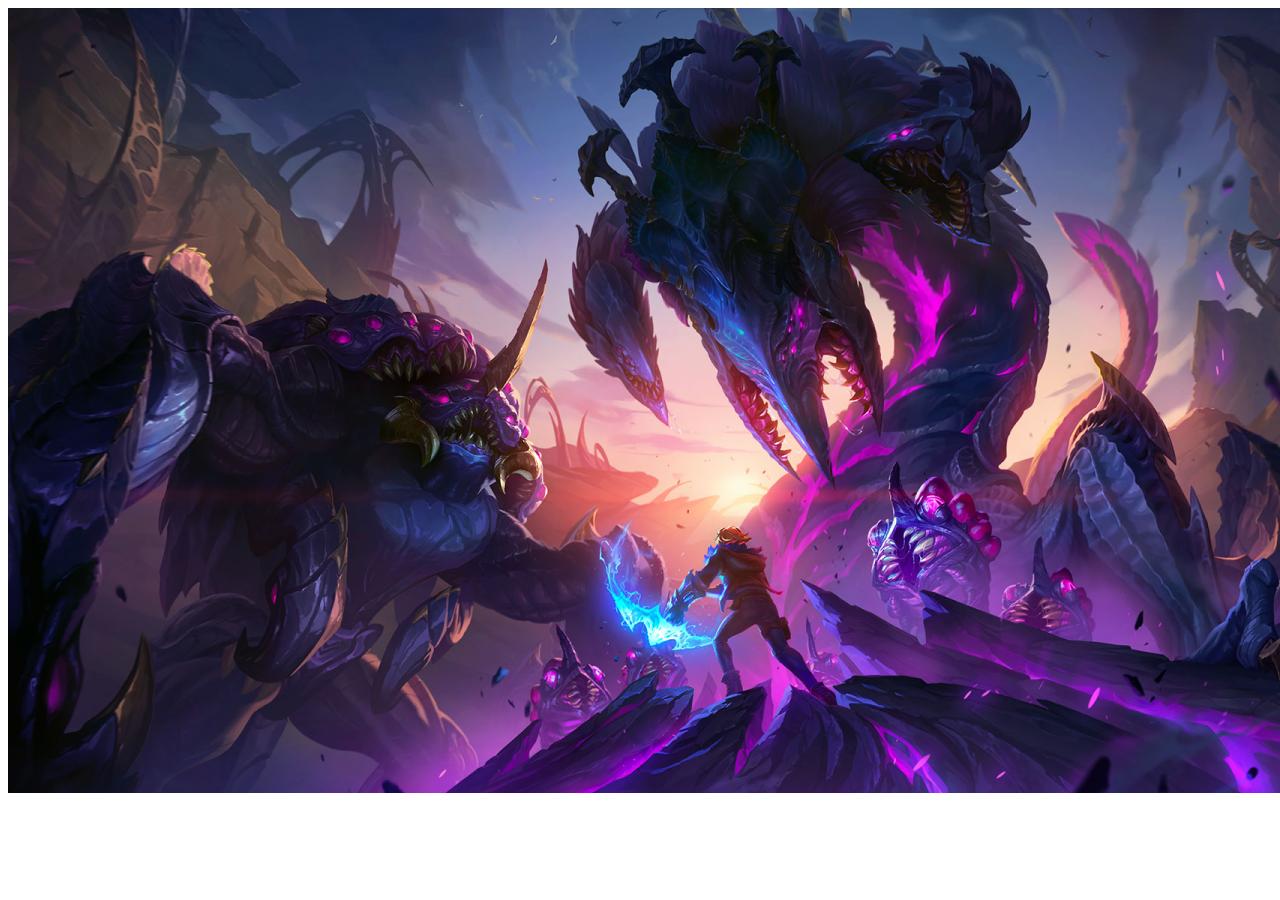
==== Index.html @ 3591a949 "adding files" ====
<!DOCTYPE html>
<html lang="pt">
<head>
    <meta charset="UTF-8">
    <meta name="viewport" content="width=device-width, initial-scale=1.0">
    <title>League Of Legends</title>
    
</head>
<body>
    <main>
        <header>
            <div class="navbar">

            </div>
        </header>
        <img src="./img/112023_SN24-GameplaySpotlight-Banner.png" alt="imagem das criaturas do void com ezreal no centro">
        
    </main>
</body>
</html>
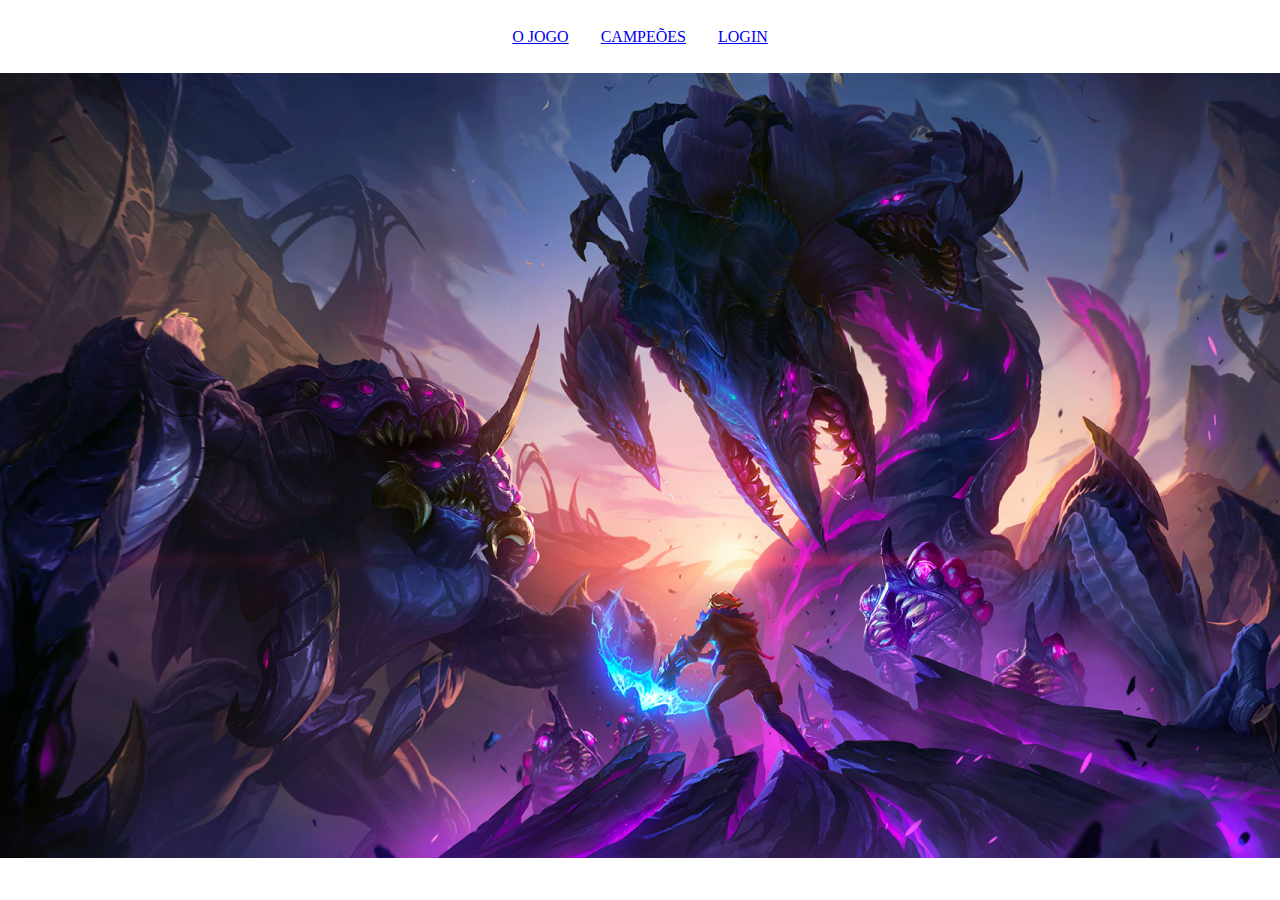
==== commit 6cf9d701: "adding fonts, cursor and header" ====
--- a/Index.html
+++ b/Index.html
@@ -4,17 +4,34 @@
     <meta charset="UTF-8">
     <meta name="viewport" content="width=device-width, initial-scale=1.0">
     <title>League Of Legends</title>
+    <link rel="stylesheet" href="./css/main.css">
+    <link rel="stylesheet" href="./css/navbar.css">
     
 </head>
 <body>
+    <header>
+        <nav class="navbar">
+                <a class="nav-link" href="#OJOGO">
+                        <p>O JOGO</p>
+                    </a></li>
+    
+                <a class="nav-link" href="./pages/personagens.html">
+                        <p>CAMPEÕES</p>
+                    </a></li>
+    
+                <a class="nav-link" href="./pages/login.html">
+                        <p>LOGIN</p>
+                    </a></li>   
+        </nav>
+    </header>
+
     <main>
-        <header>
-            <div class="navbar">
+        <div class="container">
+            <img src="./img/112023_SN24-GameplaySpotlight-Banner.png" alt="imagem das criaturas do void com ezreal no centro">
 
-            </div>
-        </header>
-        <img src="./img/112023_SN24-GameplaySpotlight-Banner.png" alt="imagem das criaturas do void com ezreal no centro">
+        </div>
         
     </main>
+    <script src="./js/index.js"></script>
 </body>
 </html>--- a/css/main.css
+++ b/css/main.css
@@ -0,0 +1,37 @@
+
+header {
+    width: 100%;
+    height: 73px;
+    background:transparent;
+    color: var(--Dark-blue);
+    display: flex;
+    align-items: center;
+    justify-content: center;
+    flex-direction: row;
+    justify-content: space-between;
+    border-bottom: 1px solid var(--Dark-gray-blue);
+    padding-bottom: 15px;
+}
+
+.icon{
+    display: flex;
+    justify-content: center;
+    align-items: center;
+    border-radius: 100px;
+    cursor: pointer;
+}
+
+.icon:hover{
+    color: var(--Bright-orange);
+}
+*{
+    box-sizing: border-box;
+    margin: auto;
+}
+body {
+    cursor: url('../img/cursor.png'), auto;
+}
+cursor{
+    width: 20px;
+    height: 20px;
+}--- a/css/navbar.css
+++ b/css/navbar.css
@@ -0,0 +1,11 @@
+.navbar{
+    width: auto;
+    height: 73px;
+    display: flex;
+    justify-items: center;
+    align-items: center;
+    padding: auto;
+    gap: 32px;
+    color: white;
+
+}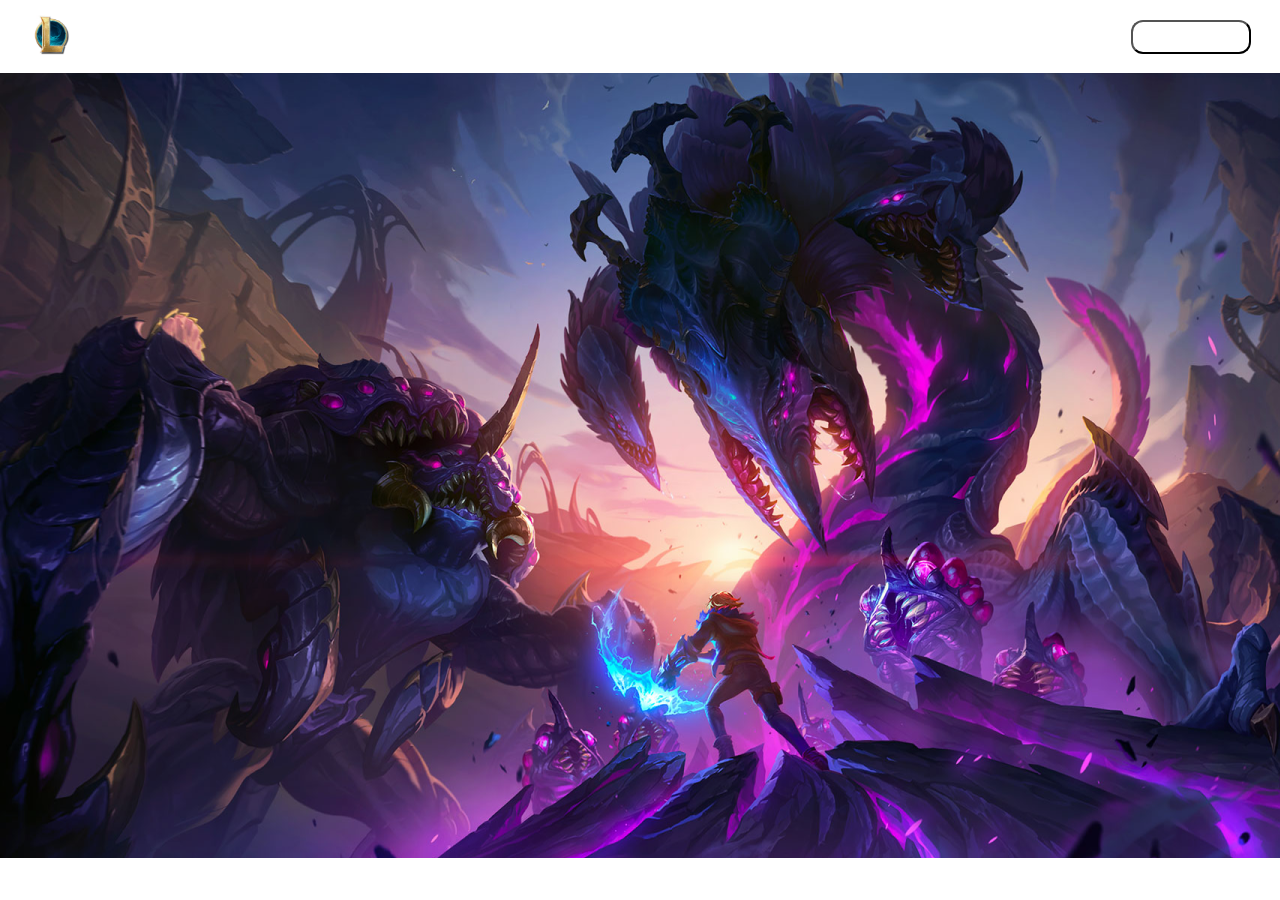
==== commit 84112e4a: "erro" ====
--- a/Index.html
+++ b/Index.html
@@ -6,28 +6,39 @@
     <title>League Of Legends</title>
     <link rel="stylesheet" href="./css/main.css">
     <link rel="stylesheet" href="./css/navbar.css">
-    
+    <link rel="stylesheet" href="./css/components/home.css">
 </head>
 <body>
     <header>
         <nav class="navbar">
-                <a class="nav-link" href="#OJOGO">
-                        <p>O JOGO</p>
-                    </a></li>
-    
-                <a class="nav-link" href="./pages/personagens.html">
-                        <p>CAMPEÕES</p>
-                    </a></li>
-    
-                <a class="nav-link" href="./pages/login.html">
-                        <p>LOGIN</p>
-                    </a></li>   
+            <a href="./index.html">
+                <img src="./img/lol-logo.png" class="logo-img">
+            </a>
+            <div>
+                <ul>
+                    <li>
+                    <a class="nav-link" href="#OJOGO">
+                            <p>O JOGO</p>
+                        </a>
+                    </li>
+                    <li>
+                    <a class="nav-link" href="./personagens.html"><p>CAMPEÕES</p>
+                        </a>
+                    </li>
+                    <li>
+                    <a class="nav-link" href="#MIDIA"><p>MÍDIA</p></a>
+                    </li>
+                    <li>
+                        <button><a class="nav-link" href="./login.html"><p>LOGIN</p></a></button>
+                    </li>
+                </ul>
+            </div>
         </nav>
     </header>
 
     <main>
         <div class="container">
-            <img src="./img/112023_SN24-GameplaySpotlight-Banner.png" alt="imagem das criaturas do void com ezreal no centro">
+            <img id="banner" src="./img/112023_SN24-GameplaySpotlight-Banner.png" alt="imagem das criaturas do void com ezreal no centro">
 
         </div>
         
--- a/css/navbar.css
+++ b/css/navbar.css
@@ -2,10 +2,31 @@
     width: auto;
     height: 73px;
     display: flex;
-    justify-items: center;
+    margin: auto;
+    justify-content: center;
     align-items: center;
     padding: auto;
+    gap: 650px;
+}
+.navbar ul{
+    display: flex;
+    flex-direction: row;
+    list-style: none;
     gap: 32px;
+}
+
+.logo-img{
+    cursor: url('../img/cursor-pointer.png'), auto;
+    height: 40px;
+
+}
+button{
+    background-color: transparent;
+    border-radius: 12px;
+    width: 120px;
+    height: 34px;
+}
+a{
+    width: 126px;
     color: white;
-
 }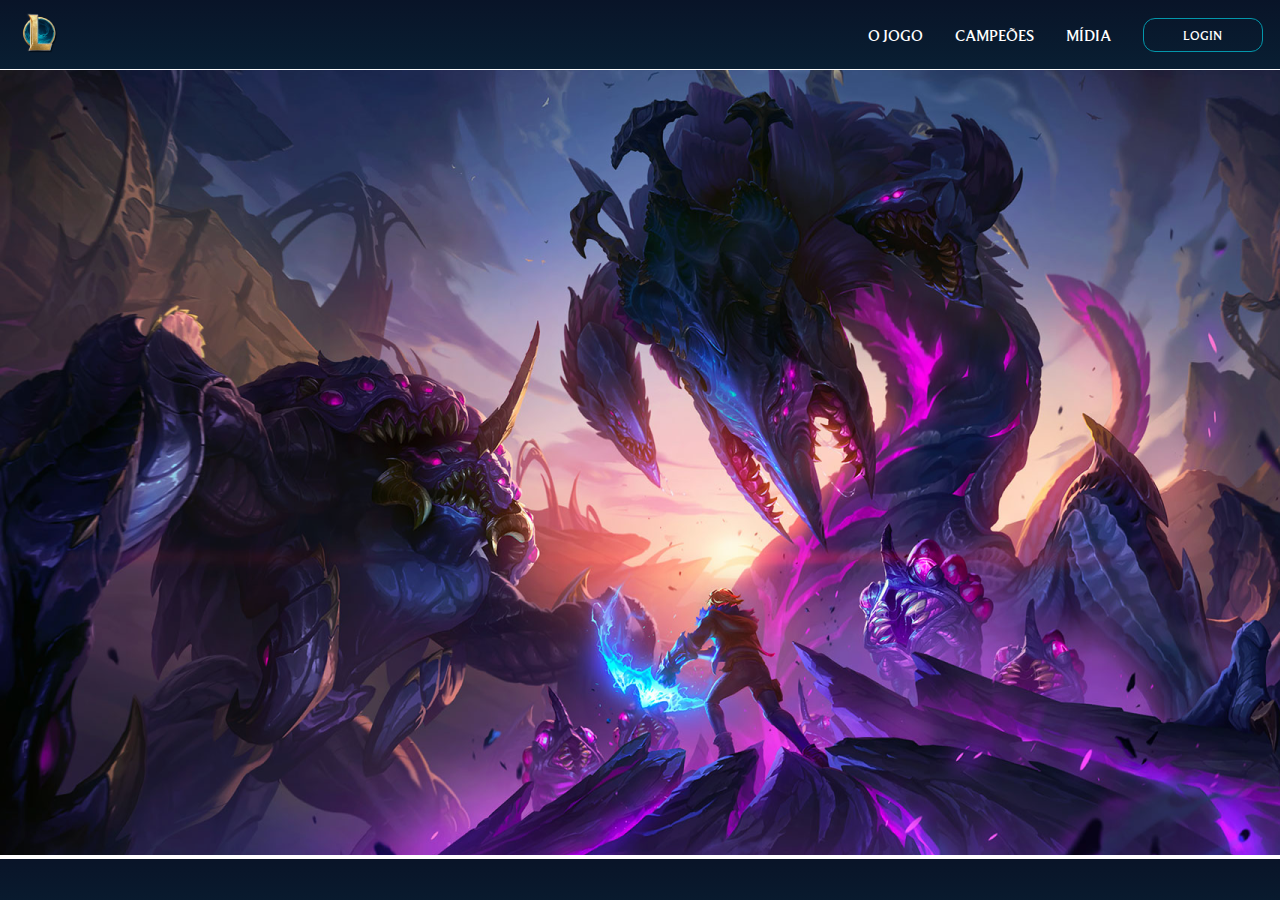
==== commit ffc63644: "adding splash arts and fixing navbar" ====
--- a/Index.html
+++ b/Index.html
@@ -4,9 +4,7 @@
     <meta charset="UTF-8">
     <meta name="viewport" content="width=device-width, initial-scale=1.0">
     <title>League Of Legends</title>
-    <link rel="stylesheet" href="./css/main.css">
-    <link rel="stylesheet" href="./css/navbar.css">
-    <link rel="stylesheet" href="./css/components/home.css">
+    <link rel="stylesheet" href="./css/home.css">
 </head>
 <body>
     <header>
--- a/css/home.css
+++ b/css/home.css
@@ -0,0 +1,5 @@
+@import url(./fonts.css);
+@import url(./navbar.css);
+@import url(./main.css);
+
+
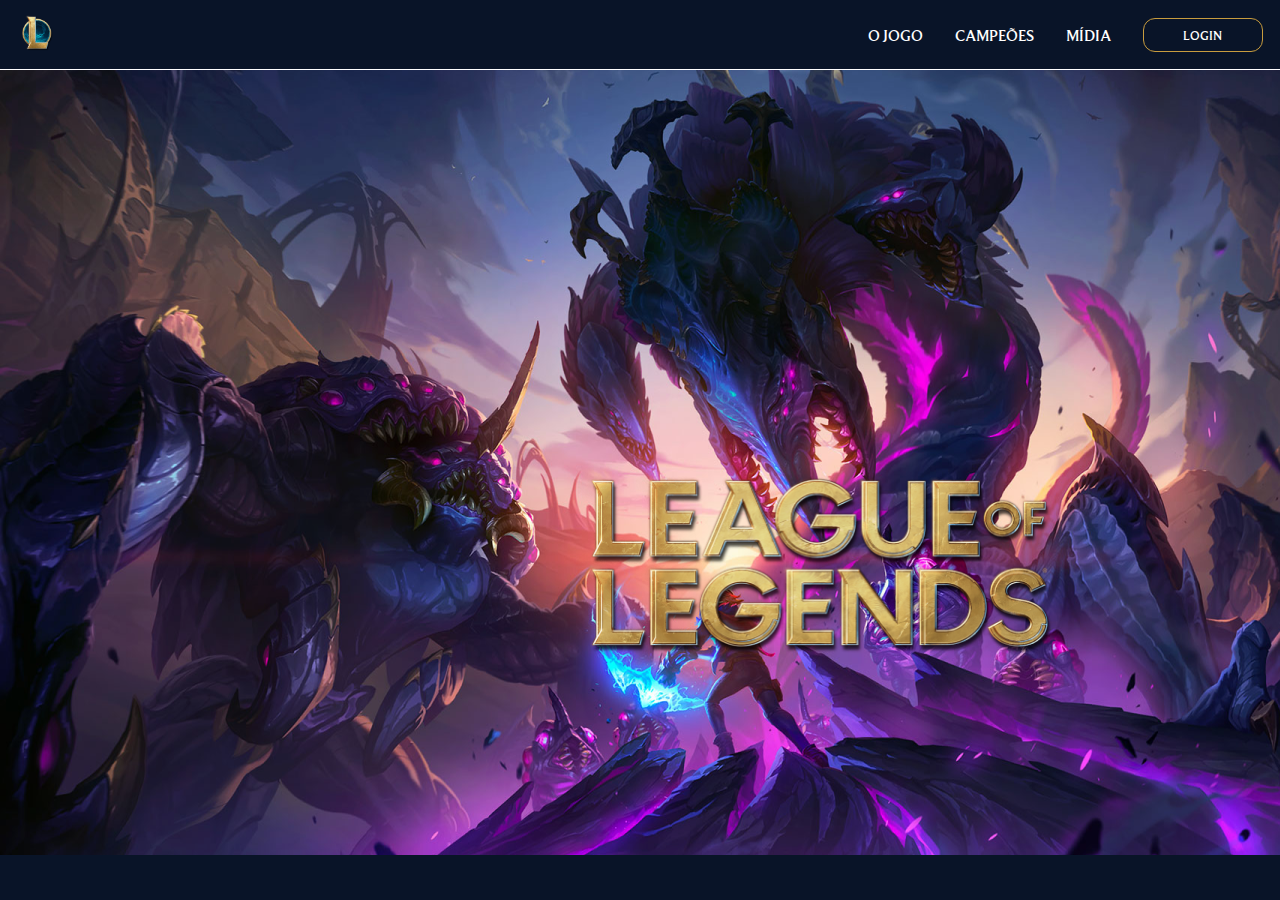
==== commit e2abf569: "acabei de perder 40% do site :D" ====
--- a/Index.html
+++ b/Index.html
@@ -10,7 +10,7 @@
     <header>
         <nav class="navbar">
             <a href="./index.html">
-                <img src="./img/lol-logo.png" class="logo-img">
+                <img src="./img/lol-logocopy.png" class="logo-img">
             </a>
             <div>
                 <ul>
@@ -20,14 +20,14 @@
                         </a>
                     </li>
                     <li>
-                    <a class="nav-link" href="./personagens.html"><p>CAMPEÕES</p>
+                    <a class="nav-link" href="./pages/personagens.html"><p>CAMPEÕES</p>
                         </a>
                     </li>
                     <li>
                     <a class="nav-link" href="#MIDIA"><p>MÍDIA</p></a>
                     </li>
                     <li>
-                        <button><a class="nav-link" href="./login.html"><p>LOGIN</p></a></button>
+                        <button><a class="nav-link" href="./pages/login.html"><p>LOGIN</p></a></button>
                     </li>
                 </ul>
             </div>
@@ -35,10 +35,11 @@
     </header>
 
     <main>
-        <div class="container">
-            <img id="banner" src="./img/112023_SN24-GameplaySpotlight-Banner.png" alt="imagem das criaturas do void com ezreal no centro">
-
-        </div>
+        <div class="image-container">
+            <img src="img/112023_SN24-GameplaySpotlight-Banner.png" class="background-image" alt="Imagem Subjacente">
+            <img src="./img/logomarca.png" class="overlay-image" alt="Imagem Sobreposta">
+          </div>
+          
         
     </main>
     <script src="./js/index.js"></script>
--- a/css/home.css
+++ b/css/home.css
@@ -3,3 +3,24 @@
 @import url(./main.css);
 
 
+.image-container {
+    position: absolute;
+    max-width: 1140px;
+    width: fit-content;
+    max-height: 785px;
+    margin: auto;
+    height: 100%;
+    width: 100%;
+    margin: 0px;
+  }
+  
+  .overlay-image {
+    position: absolute;
+    max-width:500px;
+    max-height:200px;
+    top: 50%;
+    left: 50%;
+    width: 100%;
+    height: 100%;
+  }
+  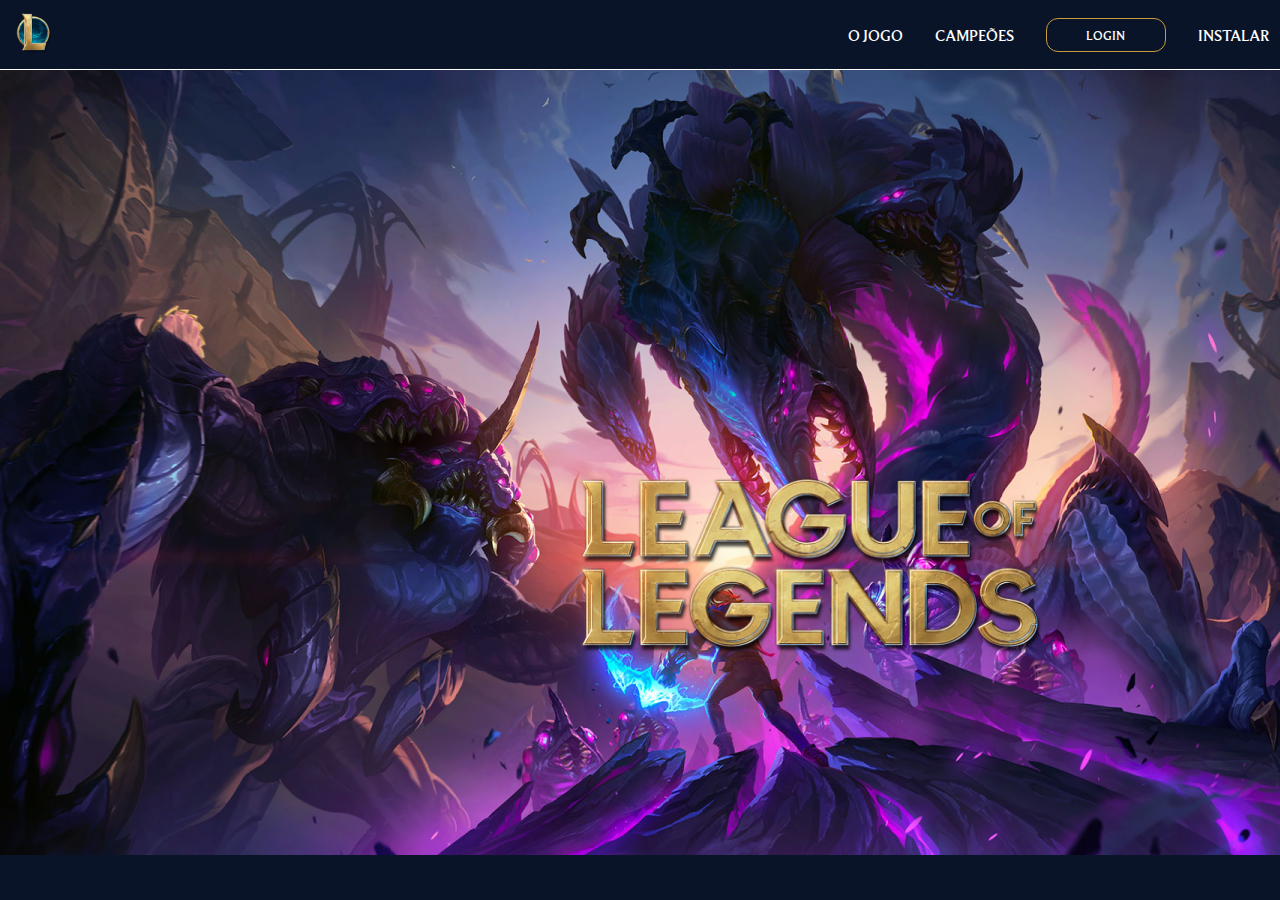
==== commit e027b779: "updating  character page" ====
--- a/Index.html
+++ b/Index.html
@@ -24,10 +24,10 @@
                         </a>
                     </li>
                     <li>
-                    <a class="nav-link" href="#MIDIA"><p>MÍDIA</p></a>
+                        <button><a class="nav-link" href="./pages/login.html"><p>LOGIN</p></a></button>
                     </li>
                     <li>
-                        <button><a class="nav-link" href="./pages/login.html"><p>LOGIN</p></a></button>
+                        <a class="nav-link" href="https://signup.leagueoflegends.com/pt-br/signup/redownload?page_referrer=index"><p>INSTALAR</p></a>
                     </li>
                 </ul>
             </div>
--- a/css/home.css
+++ b/css/home.css
@@ -2,10 +2,28 @@
 @import url(./navbar.css);
 @import url(./main.css);
 
+*{
+    box-sizing: border-box;
+    margin: auto;
+}
+
+body {
+    max-width: 1300px;
+    font-family: "Beaufort for LOL";
+    font-style: bold;
+    cursor: url('../img/cursor.png'), auto;
+    background-color: rgb(9, 20, 40);
+}
+
+a{
+    text-decoration: none;
+    color: white;
+    cursor: url('../img/cursor-pointer.png'), auto;
+}
 
 .image-container {
     position: absolute;
-    max-width: 1140px;
+    max-width: 1120px;
     width: fit-content;
     max-height: 785px;
     margin: auto;
